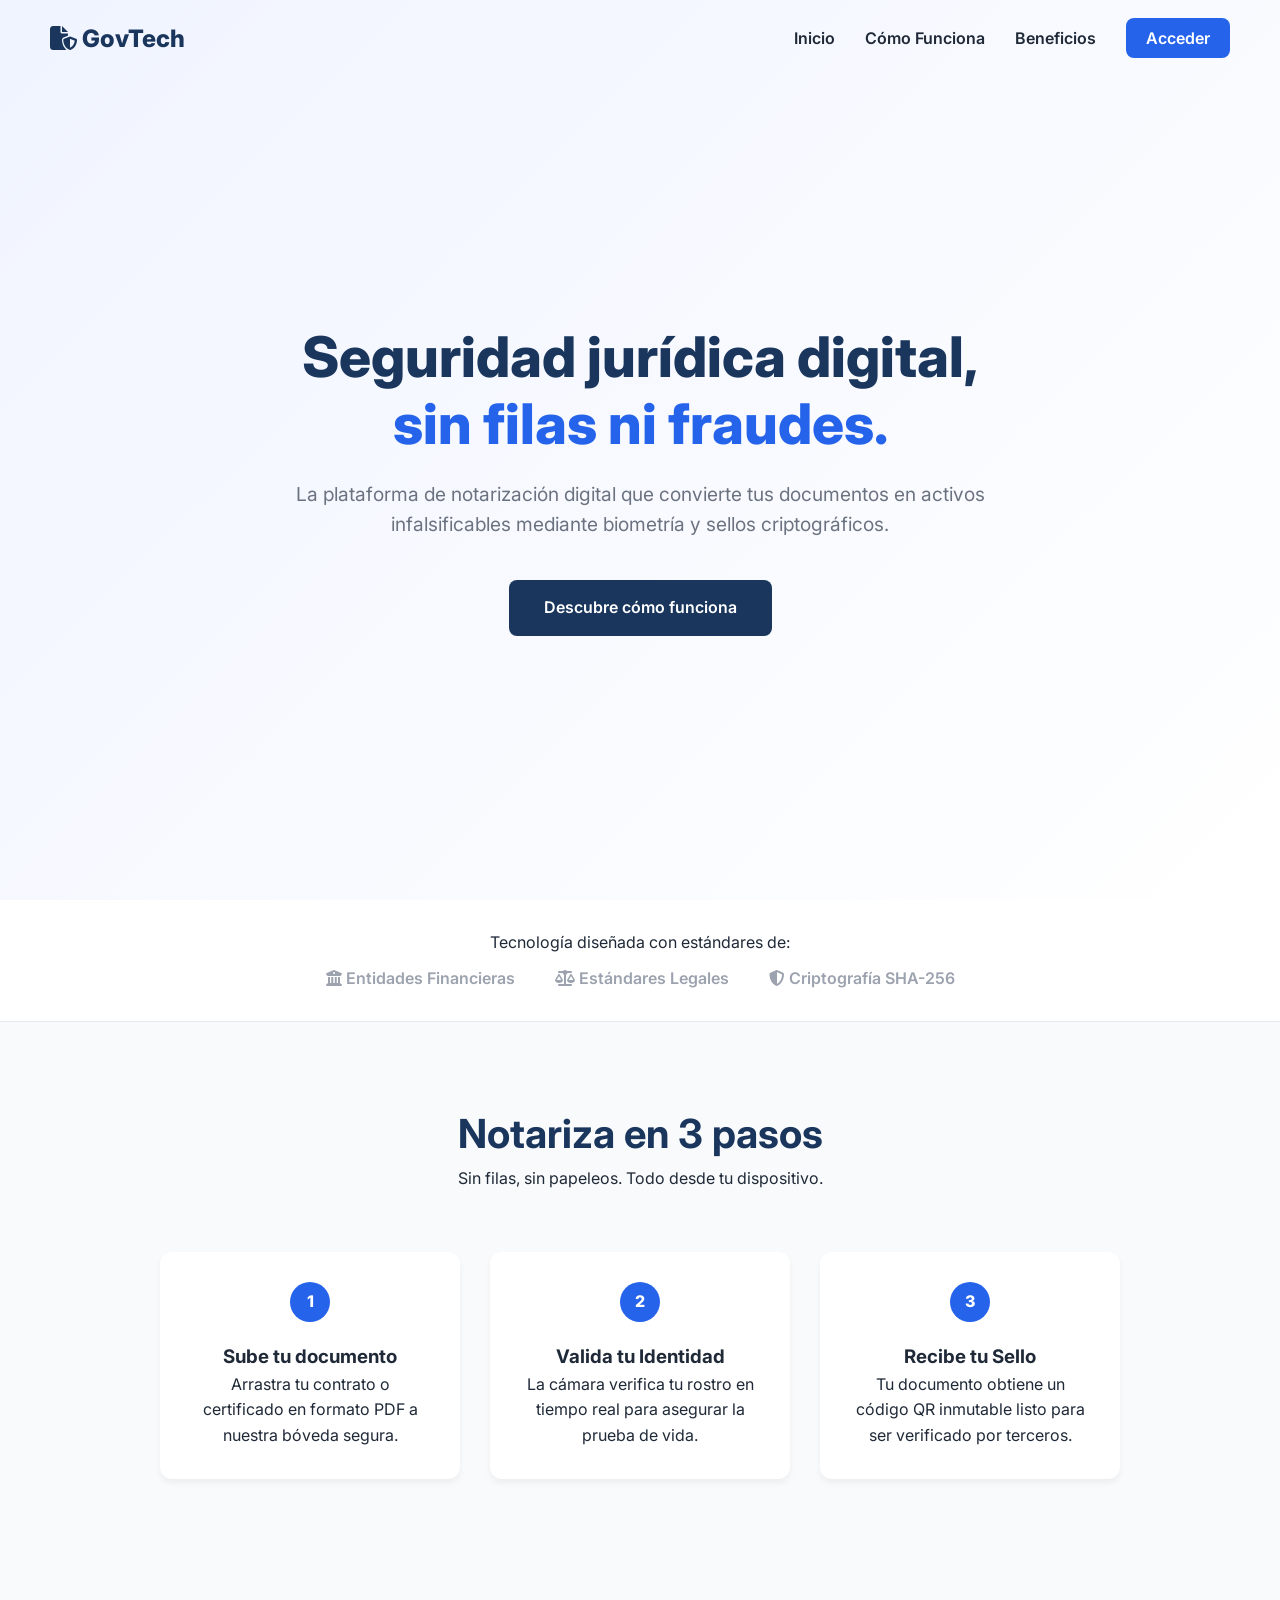
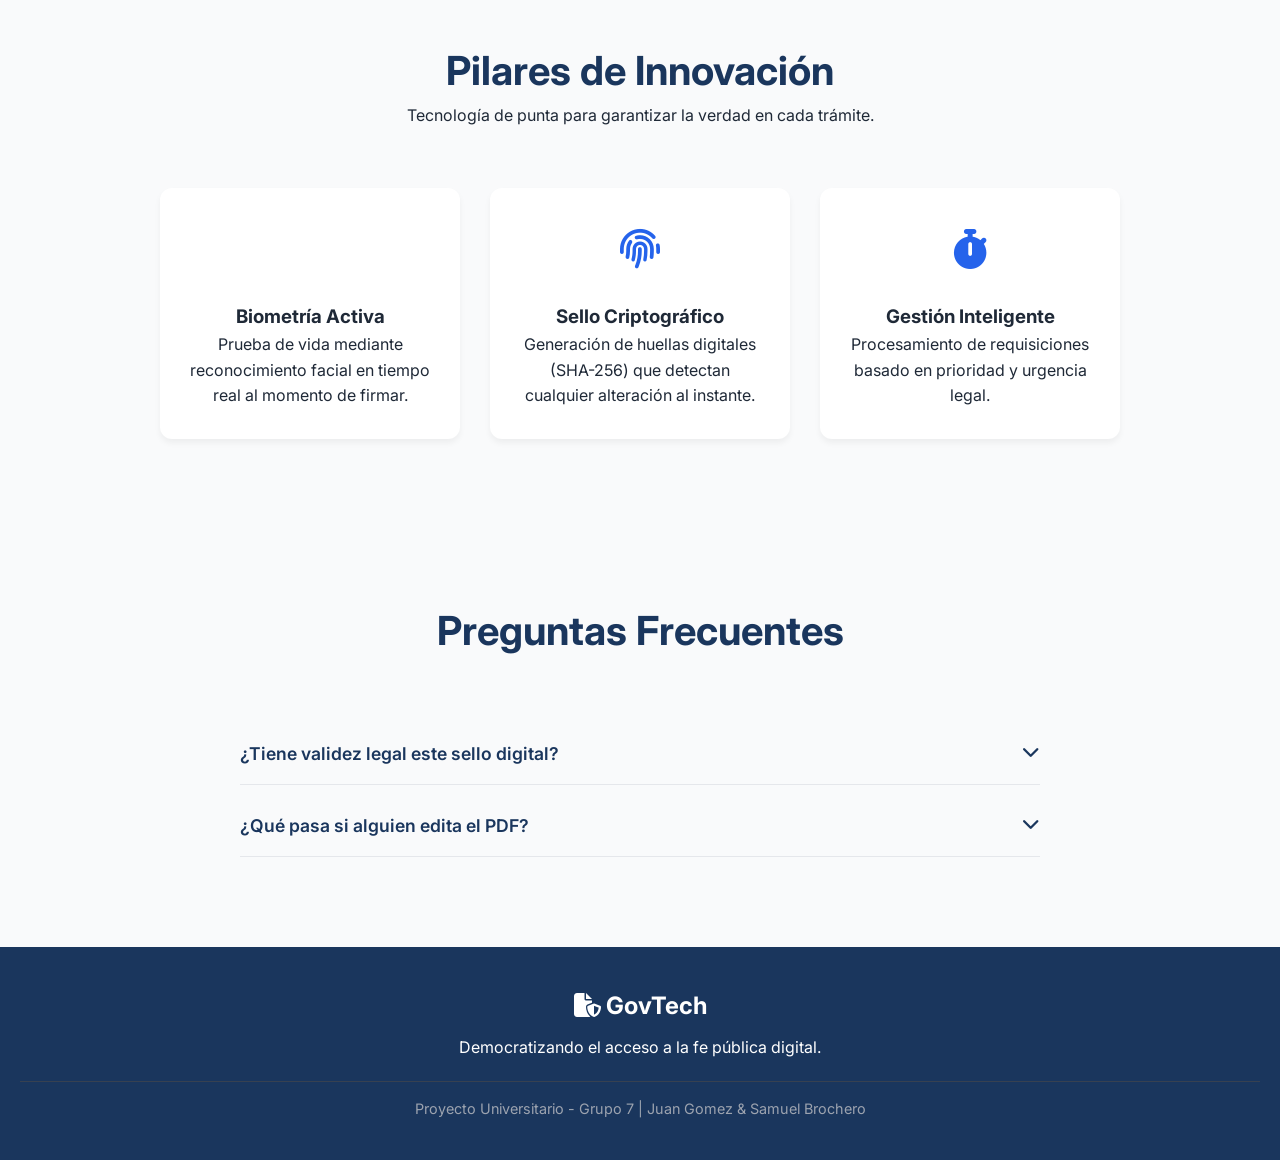
==== index.html @ c023042d "Subida inicial del proyecto GovTech" ====
<!DOCTYPE html>
<html lang="es">
<head>
    <meta charset="UTF-8">
    <meta name="viewport" content="width=device-width, initial-scale=1.0">
    <title>GovTech - Ecosistema de Integridad Documental</title>
    <link rel="preconnect" href="https://fonts.googleapis.com">
    <link rel="preconnect" href="https://fonts.gstatic.com" crossorigin>
    <link href="https://fonts.googleapis.com/css2?family=Inter:wght@400;600;800&display=swap" rel="stylesheet">
    <link rel="stylesheet" href="https://cdnjs.cloudflare.com/ajax/libs/font-awesome/6.4.0/css/all.min.css">
    <link rel="stylesheet" href="styles.css">
</head>
<body>

    <nav id="navbar">
        <div class="logo">
            <i class="fa-solid fa-file-shield"></i> GovTech
        </div>
        <ul class="nav-links">
            <li><a href="#inicio">Inicio</a></li>
            <li><a href="#como-funciona">Cómo Funciona</a></li>
            <li><a href="#beneficios">Beneficios</a></li>
            <li><a href="#" class="btn-nav" id="btnAcceder">Acceder</a></li>
        </ul>
    </nav>

    <header id="inicio" class="hero">
        <ul class="bg-shapes">
            <li></li><li></li><li></li><li></li><li></li>
            <li></li><li></li><li></li><li></li><li></li>
        </ul>

        <div class="hero-content">
            <h1>Seguridad jurídica digital, <br><span class="highlight">sin filas ni fraudes.</span></h1>
            <p>La plataforma de notarización digital que convierte tus documentos en activos infalsificables mediante biometría y sellos criptográficos.</p>
            <a href="#" class="cta-primary" id="btnSimulador">Descubre cómo funciona</a>
        </div>
    </header>

    <div class="trust-banner">
        <p>Tecnología diseñada con estándares de:</p>
        <div class="trust-logos">
            <span><i class="fa-solid fa-building-columns"></i> Entidades Financieras</span>
            <span><i class="fa-solid fa-scale-balanced"></i> Estándares Legales</span>
            <span><i class="fa-solid fa-shield-halved"></i> Criptografía SHA-256</span>
        </div>
    </div>

    <section id="como-funciona" class="steps-section">
        <div class="section-title">
            <h2>Notariza en 3 pasos</h2>
            <p>Sin filas, sin papeleos. Todo desde tu dispositivo.</p>
        </div>
        <div class="steps-container">
            <div class="step">
                <div class="step-number">1</div>
                <h3>Sube tu documento</h3>
                <p>Arrastra tu contrato o certificado en formato PDF a nuestra bóveda segura.</p>
            </div>
            <div class="step">
                <div class="step-number">2</div>
                <h3>Valida tu Identidad</h3>
                <p>La cámara verifica tu rostro en tiempo real para asegurar la prueba de vida.</p>
            </div>
            <div class="step">
                <div class="step-number">3</div>
                <h3>Recibe tu Sello</h3>
                <p>Tu documento obtiene un código QR inmutable listo para ser verificado por terceros.</p>
            </div>
        </div>
    </section>

    <section id="beneficios" class="features-section">
        <div class="section-title">
            <h2>Pilares de Innovación</h2>
            <p>Tecnología de punta para garantizar la verdad en cada trámite.</p>
        </div>
        <div class="features-grid">
            <div class="feature-card">
                <div class="icon-wrapper"><i class="fa-solid fa-face-viewfinder"></i></div>
                <h3>Biometría Activa</h3>
                <p>Prueba de vida mediante reconocimiento facial en tiempo real al momento de firmar.</p>
            </div>
            <div class="feature-card">
                <div class="icon-wrapper"><i class="fa-solid fa-fingerprint"></i></div>
                <h3>Sello Criptográfico</h3>
                <p>Generación de huellas digitales (SHA-256) que detectan cualquier alteración al instante.</p>
            </div>
            <div class="feature-card">
                <div class="icon-wrapper"><i class="fa-solid fa-stopwatch"></i></div>
                <h3>Gestión Inteligente</h3>
                <p>Procesamiento de requisiciones basado en prioridad y urgencia legal.</p>
            </div>
        </div>
    </section>

    <section class="faq-section">
        <div class="section-title">
            <h2>Preguntas Frecuentes</h2>
        </div>
        <div class="faq-container">
            <div class="faq-item">
                <button class="faq-question">¿Tiene validez legal este sello digital? <i class="fa-solid fa-chevron-down"></i></button>
                <div class="faq-answer"><p>Sí. Nuestro sistema garantiza la integridad del documento, alineándose con normativas de firmas electrónicas avanzadas.</p></div>
            </div>
            <div class="faq-item">
                <button class="faq-question">¿Qué pasa si alguien edita el PDF? <i class="fa-solid fa-chevron-down"></i></button>
                <div class="faq-answer"><p>Si se altera aunque sea un espacio, el Hash (ADN del archivo) cambiará y el escáner marcará el documento como "Alterado".</p></div>
            </div>
        </div>
    </section>

    <footer>
        <div class="footer-content">
            <div class="footer-logo"><i class="fa-solid fa-file-shield"></i> GovTech</div>
            <p>Democratizando el acceso a la fe pública digital.</p>
            <p class="credits">Proyecto Universitario - Grupo 7 | Juan Gomez & Samuel Brochero</p>
        </div>
    </footer>

    <div id="authModal" class="modal-overlay">
        <div class="modal-content">
            <button class="close-btn" id="closeAuth"><i class="fa-solid fa-xmark"></i></button>
            <div class="modal-header">
                <h2>Acceso Seguro</h2>
                <p>Ingresa a tu bóveda criptográfica</p>
            </div>
            <form id="loginForm">
                <div class="input-group">
                    <label>Correo Electrónico</label>
                    <input type="email" placeholder="ciudadano@correo.com" required>
                </div>
                <div class="input-group">
                    <label>Contraseña</label>
                    <input type="password" placeholder="••••••••" required>
                </div>
                <button type="submit" class="btn-submit">
                    Iniciar Sesión <i class="fa-solid fa-face-viewfinder"></i>
                </button>
            </form>
        </div>
    </div>

    <div id="uploadModal" class="modal-overlay">
        <div class="modal-content modal-large">
            <button class="close-btn" id="closeUpload"><i class="fa-solid fa-xmark"></i></button>
            
            <div id="uploadStep1" class="step-view active">
                <div class="modal-header">
                    <h2>Subir Documento</h2>
                    <p>Paso 1: Carga el archivo PDF que deseas notarizar</p>
                </div>
                <div class="drop-zone" id="dropZone">
                    <i class="fa-solid fa-cloud-arrow-up"></i>
                    <p>Arrastra tu PDF aquí o <span>haz clic para buscar</span></p>
                    <input type="file" id="fileInput" hidden accept=".pdf">
                </div>
                <div id="fileInfo" class="file-info" style="display: none;">
                    <i class="fa-solid fa-file-pdf"></i>
                    <span id="fileName">archivo.pdf</span>
                    <button id="btnNextToBio" class="btn-submit">Siguiente Paso <i class="fa-solid fa-arrow-right"></i></button>
                </div>
            </div>

            <div id="uploadStep2" class="step-view">
                <div class="modal-header">
                    <h2>Verificación Biométrica</h2>
                    <p>Paso 2: Prueba de vida y reconocimiento facial</p>
                </div>
                <div class="camera-sim">
                    <div class="face-overlay"></div>
                    <i class="fa-solid fa-user-shield"></i>
                    <p id="bioStatus">Iniciando cámara...</p>
                </div>
                <div class="progress-bar-container">
                    <div class="progress-fill" id="bioProgress"></div>
                </div>
            </div>

            <div id="uploadStep3" class="step-view">
                <div class="modal-header">
                    <i class="fa-solid fa-circle-check success-icon"></i>
                    <h2>¡Documento Notarizado!</h2>
                    <p>Tu certificado ha sido registrado en la red GovTech</p>
                </div>
                <div class="certificate-preview">
                    <div class="cert-header">
                        <span style="font-weight: bold;">ID: GT-88293-X</span>
                        <span style="float: right; color: gray;">Aprobado</span>
                    </div>
                    <p style="margin-top: 10px;"><strong>Archivo:</strong> <span id="certFile">documento.pdf</span></p>
                    <div class="qr-placeholder">
                        <i class="fa-solid fa-qrcode"></i>
                        <p style="font-size: 12px; margin-top: 5px;">ESCANEAR PARA VERIFICAR</p>
                    </div>
                </div>
                <button class="btn-submit" onclick="location.reload()">Finalizar</button>
            </div>
        </div>
    </div>

    <script src="script.js"></script>
</body>
</html>
---- styles.css ----
:root {
    --primary-color: #1A365D;
    --accent-color: #2563EB;
    --text-main: #1F2937;
    --text-muted: #6B7280;
    --bg-light: #F9FAFB;
    --white: #FFFFFF;
    --transition: all 0.3s ease;
}

* { margin: 0; padding: 0; box-sizing: border-box; font-family: 'Inter', sans-serif; scroll-behavior: smooth; }

body { background-color: var(--bg-light); color: var(--text-main); line-height: 1.6; }

/* Navbar */
nav { position: fixed; top: 0; width: 100%; padding: 20px 50px; display: flex; justify-content: space-between; align-items: center; transition: var(--transition); z-index: 1000; }
nav.scrolled { background: rgba(255, 255, 255, 0.95); backdrop-filter: blur(10px); box-shadow: 0 4px 6px -1px rgba(0,0,0,0.1); padding: 15px 50px; }
.logo { font-size: 24px; font-weight: 800; color: var(--primary-color); }
.nav-links { list-style: none; display: flex; gap: 30px; align-items: center; }
.nav-links a { text-decoration: none; color: var(--text-main); font-weight: 600; transition: var(--transition); }
.nav-links a:hover { color: var(--accent-color); }
.btn-nav { background: var(--accent-color); color: var(--white) !important; padding: 10px 20px; border-radius: 8px; }

/* Hero */
.hero { position: relative; height: 100vh; display: flex; align-items: center; justify-content: center; text-align: center; background: linear-gradient(135deg, #f0f4ff 0%, #ffffff 100%); padding: 0 20px; overflow: hidden; }
.hero-content { position: relative; z-index: 2; max-width: 800px; margin-top: 60px; }
.hero h1 { font-size: 3.5rem; font-weight: 800; color: var(--primary-color); line-height: 1.2; margin-bottom: 20px; }
.highlight { color: var(--accent-color); }
.hero p { font-size: 1.2rem; color: var(--text-muted); margin-bottom: 40px; }
.cta-primary { background: var(--primary-color); color: var(--white); padding: 15px 35px; border-radius: 8px; text-decoration: none; font-weight: 600; display: inline-block; transition: var(--transition); }
.cta-primary:hover { background: var(--accent-color); transform: translateY(-3px); }

/* Animación Figuras */
.bg-shapes { position: absolute; top: 0; left: 0; width: 100%; height: 100%; overflow: hidden; z-index: 1; }
.bg-shapes li { position: absolute; list-style: none; background: rgba(37, 99, 235, 0.08); animation: animateShapes 25s linear infinite; bottom: -150px; }
.bg-shapes li:nth-child(1) { left: 25%; width: 80px; height: 80px; }
.bg-shapes li:nth-child(2) { left: 10%; width: 20px; height: 20px; animation-duration: 12s; }
.bg-shapes li:nth-child(3) { left: 70%; width: 20px; height: 20px; animation-delay: 4s; }
.bg-shapes li:nth-child(4) { left: 40%; width: 60px; height: 60px; animation-duration: 18s; }
.bg-shapes li:nth-child(5) { left: 65%; width: 20px; height: 20px; }
.bg-shapes li:nth-child(6) { left: 75%; width: 110px; height: 110px; animation-delay: 3s; }
@keyframes animateShapes { 0% { transform: translateY(0) rotate(0deg); opacity: 1; border-radius: 0; } 100% { transform: translateY(-1000px) rotate(720deg); opacity: 0; border-radius: 50%; } }

/* Trust Banner & Secciones */
.trust-banner { background: var(--white); padding: 30px; text-align: center; border-bottom: 1px solid #E5E7EB; }
.trust-logos { display: flex; justify-content: center; gap: 40px; color: #9CA3AF; font-weight: 600; margin-top: 10px;}
.section-title { text-align: center; margin-bottom: 60px; }
.section-title h2 { font-size: 2.5rem; color: var(--primary-color); }
.steps-section, .features-section, .faq-section { padding: 80px 20px; }
.steps-container, .features-grid { display: flex; justify-content: center; gap: 30px; max-width: 1000px; margin: 0 auto; flex-wrap: wrap; }
.step, .feature-card { background: var(--white); padding: 30px; border-radius: 12px; width: 300px; text-align: center; box-shadow: 0 4px 6px rgba(0,0,0,0.05); }
.step-number { background: var(--accent-color); color: var(--white); width: 40px; height: 40px; border-radius: 50%; display: flex; align-items: center; justify-content: center; font-weight: 800; margin: 0 auto 20px; }
.icon-wrapper { font-size: 40px; color: var(--accent-color); margin-bottom: 20px; }

/* FAQ */
.faq-container { max-width: 800px; margin: 0 auto; }
.faq-item { border-bottom: 1px solid #E5E7EB; margin-bottom: 10px; }
.faq-question { width: 100%; background: none; border: none; text-align: left; padding: 20px 0; font-size: 1.1rem; font-weight: 600; color: var(--primary-color); cursor: pointer; display: flex; justify-content: space-between; }
.faq-answer { max-height: 0; overflow: hidden; transition: max-height 0.3s ease; }
.faq-answer p { padding-bottom: 20px; color: var(--text-muted); }

/* Footer */
footer { background: var(--primary-color); color: var(--white); text-align: center; padding: 40px 20px; }
.footer-logo { font-size: 24px; font-weight: bold; margin-bottom: 10px; }
.credits { margin-top: 20px; font-size: 0.9rem; color: #9CA3AF; border-top: 1px solid #374151; padding-top: 15px; }

/* =========================================
   MODALES (Login & Simulador)
   ========================================= */
.modal-overlay { position: fixed; top: 0; left: 0; width: 100%; height: 100%; background: rgba(15,23,42,0.7); backdrop-filter: blur(8px); display: flex; justify-content: center; align-items: center; z-index: 2000; opacity: 0; visibility: hidden; transition: var(--transition); }
.modal-overlay.active { opacity: 1; visibility: visible; }
.modal-content { background: var(--white); padding: 40px; border-radius: 16px; width: 100%; max-width: 400px; position: relative; transform: translateY(20px); transition: all 0.4s; }
.modal-overlay.active .modal-content { transform: translateY(0); }
.modal-large { max-width: 500px; }
.close-btn { position: absolute; top: 20px; right: 20px; background: none; border: none; font-size: 24px; cursor: pointer; color: var(--text-muted); }
.modal-header { text-align: center; margin-bottom: 25px; }

/* Formularios */
.input-group { margin-bottom: 20px; text-align: left; }
.input-group label { display: block; font-weight: 600; margin-bottom: 8px; font-size: 0.9rem; }
.input-group input { width: 100%; padding: 12px; border: 1px solid #E5E7EB; border-radius: 8px; outline: none; }
.btn-submit { width: 100%; background: var(--primary-color); color: var(--white); border: none; padding: 15px; border-radius: 8px; font-weight: 600; cursor: pointer; transition: 0.3s; }
.btn-submit:hover { background: var(--accent-color); }

/* Simulador UI */
.step-view { display: none; }
.step-view.active { display: block; animation: fadeIn 0.4s; }
@keyframes fadeIn { from { opacity: 0; } to { opacity: 1; } }
.drop-zone { border: 2px dashed #D1D5DB; padding: 40px; text-align: center; border-radius: 12px; cursor: pointer; background: #F3F4F6; }
.drop-zone i { font-size: 50px; color: var(--accent-color); margin-bottom: 10px; }
.file-info { background: #E5E7EB; padding: 15px; border-radius: 8px; display: flex; flex-direction: column; align-items: center; gap: 15px; }
.camera-sim { background: #1F2937; height: 250px; border-radius: 12px; position: relative; display: flex; flex-direction: column; justify-content: center; align-items: center; color: white; margin-bottom: 20px; }
.face-overlay { position: absolute; width: 150px; height: 180px; border: 2px solid var(--accent-color); border-radius: 50%; }
.progress-bar-container { width: 100%; height: 8px; background: #E5E7EB; border-radius: 10px; overflow: hidden; }
.progress-fill { height: 100%; background: var(--accent-color); width: 0%; transition: width 0.3s; }
.success-icon { font-size: 50px; color: #10B981; margin-bottom: 10px; }
.certificate-preview { border: 1px solid #E5E7EB; padding: 20px; border-radius: 8px; margin-bottom: 20px; background: #f9fafb; text-align: left; }
.qr-placeholder { text-align: center; padding: 15px; margin-top: 15px; background: white; border: 1px dashed #ccc; }
.qr-placeholder i { font-size: 60px; }
/* =========================================
   DISEÑO RESPONSIVE (MÓVILES Y TABLETS) - LANDING PAGE
   ========================================= */
@media (max-width: 768px) {
    /* Navegación */
    nav { padding: 15px 20px; }
    .nav-links li:not(:last-child) { display: none; } /* Oculta los links de texto, deja solo el botón Acceder */
    
    /* Hero Section */
    .hero h1 { font-size: 2.2rem; }
    .hero p { font-size: 1rem; }
    .cta-primary { width: 100%; text-align: center; }

    /* Modales */
    .modal-content { padding: 30px 20px; width: 90%; }
    .camera-sim { height: 200px; }
    .face-overlay { width: 120px; height: 150px; }

    /* Secciones Generales */
    .section-title h2 { font-size: 2rem; }
    .steps-section, .features-section, .faq-section { padding: 50px 20px; }
    .trust-logos { flex-direction: column; gap: 20px; }
}
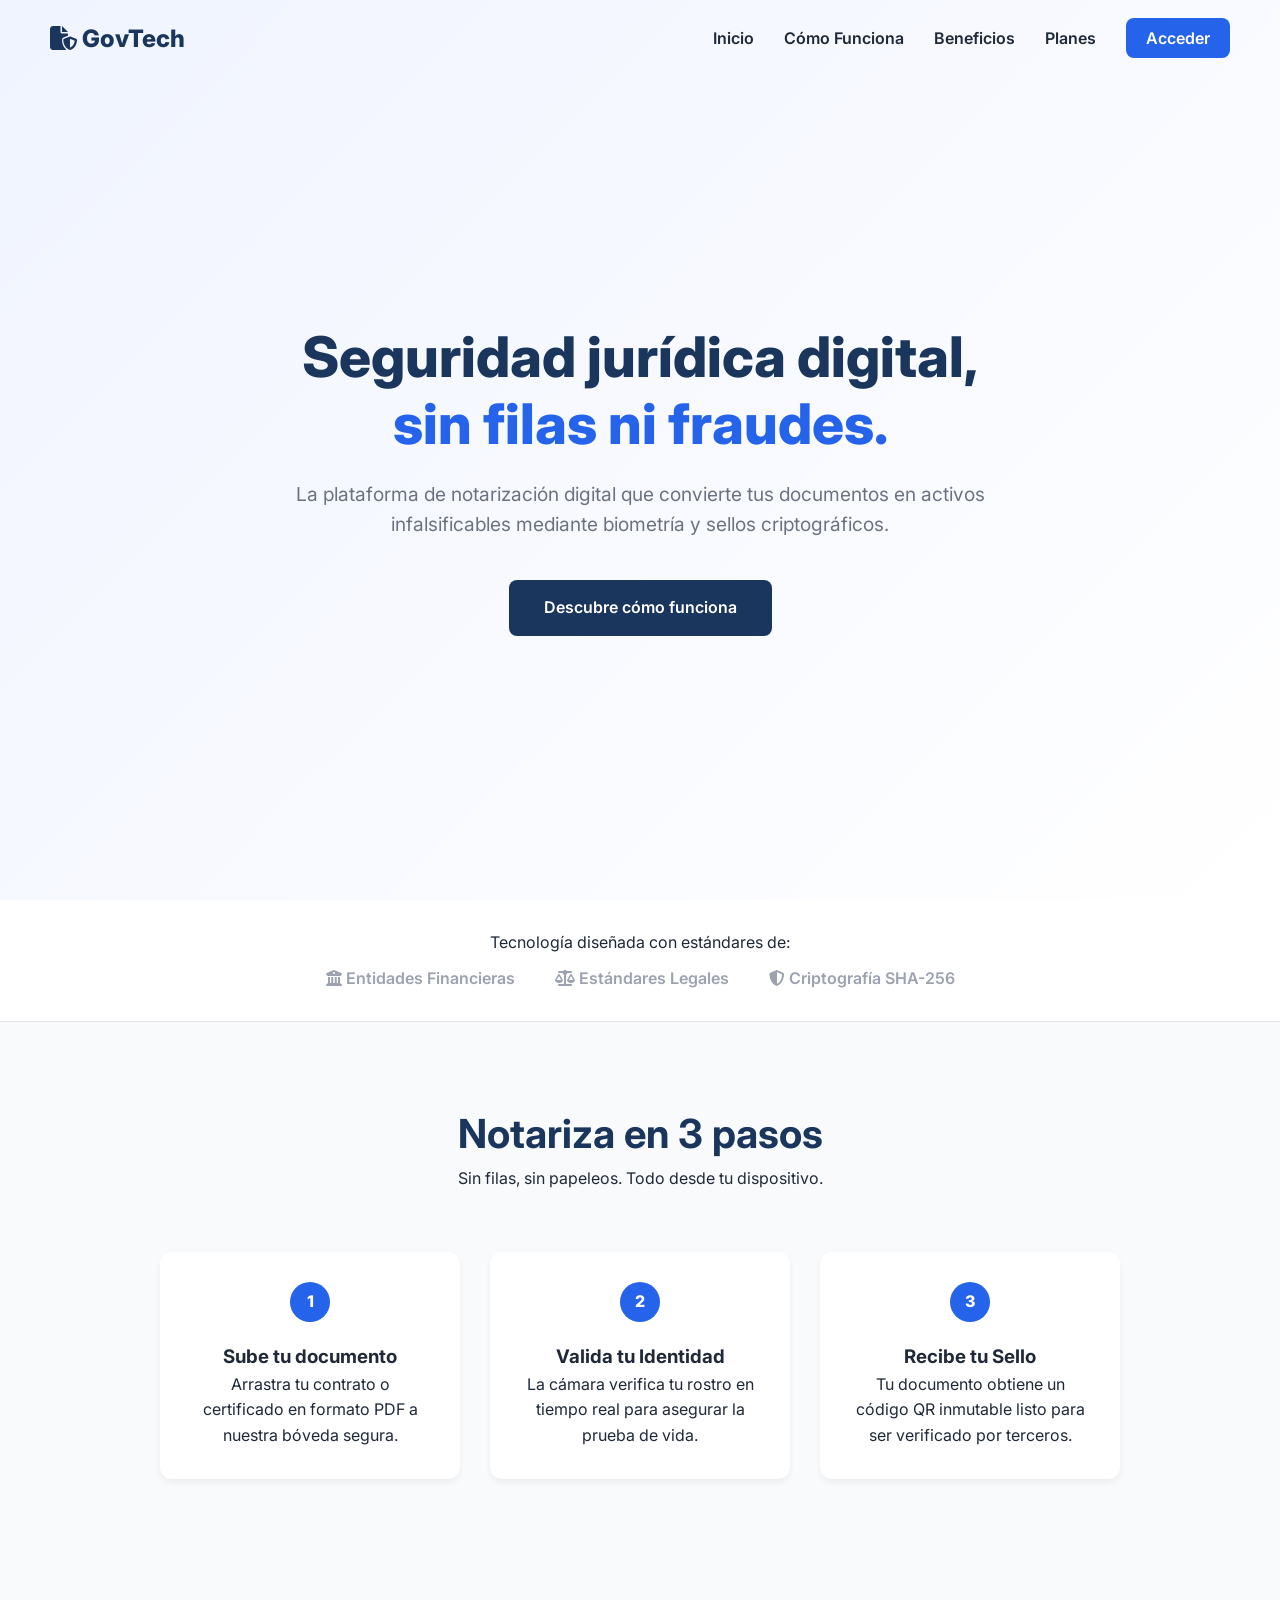
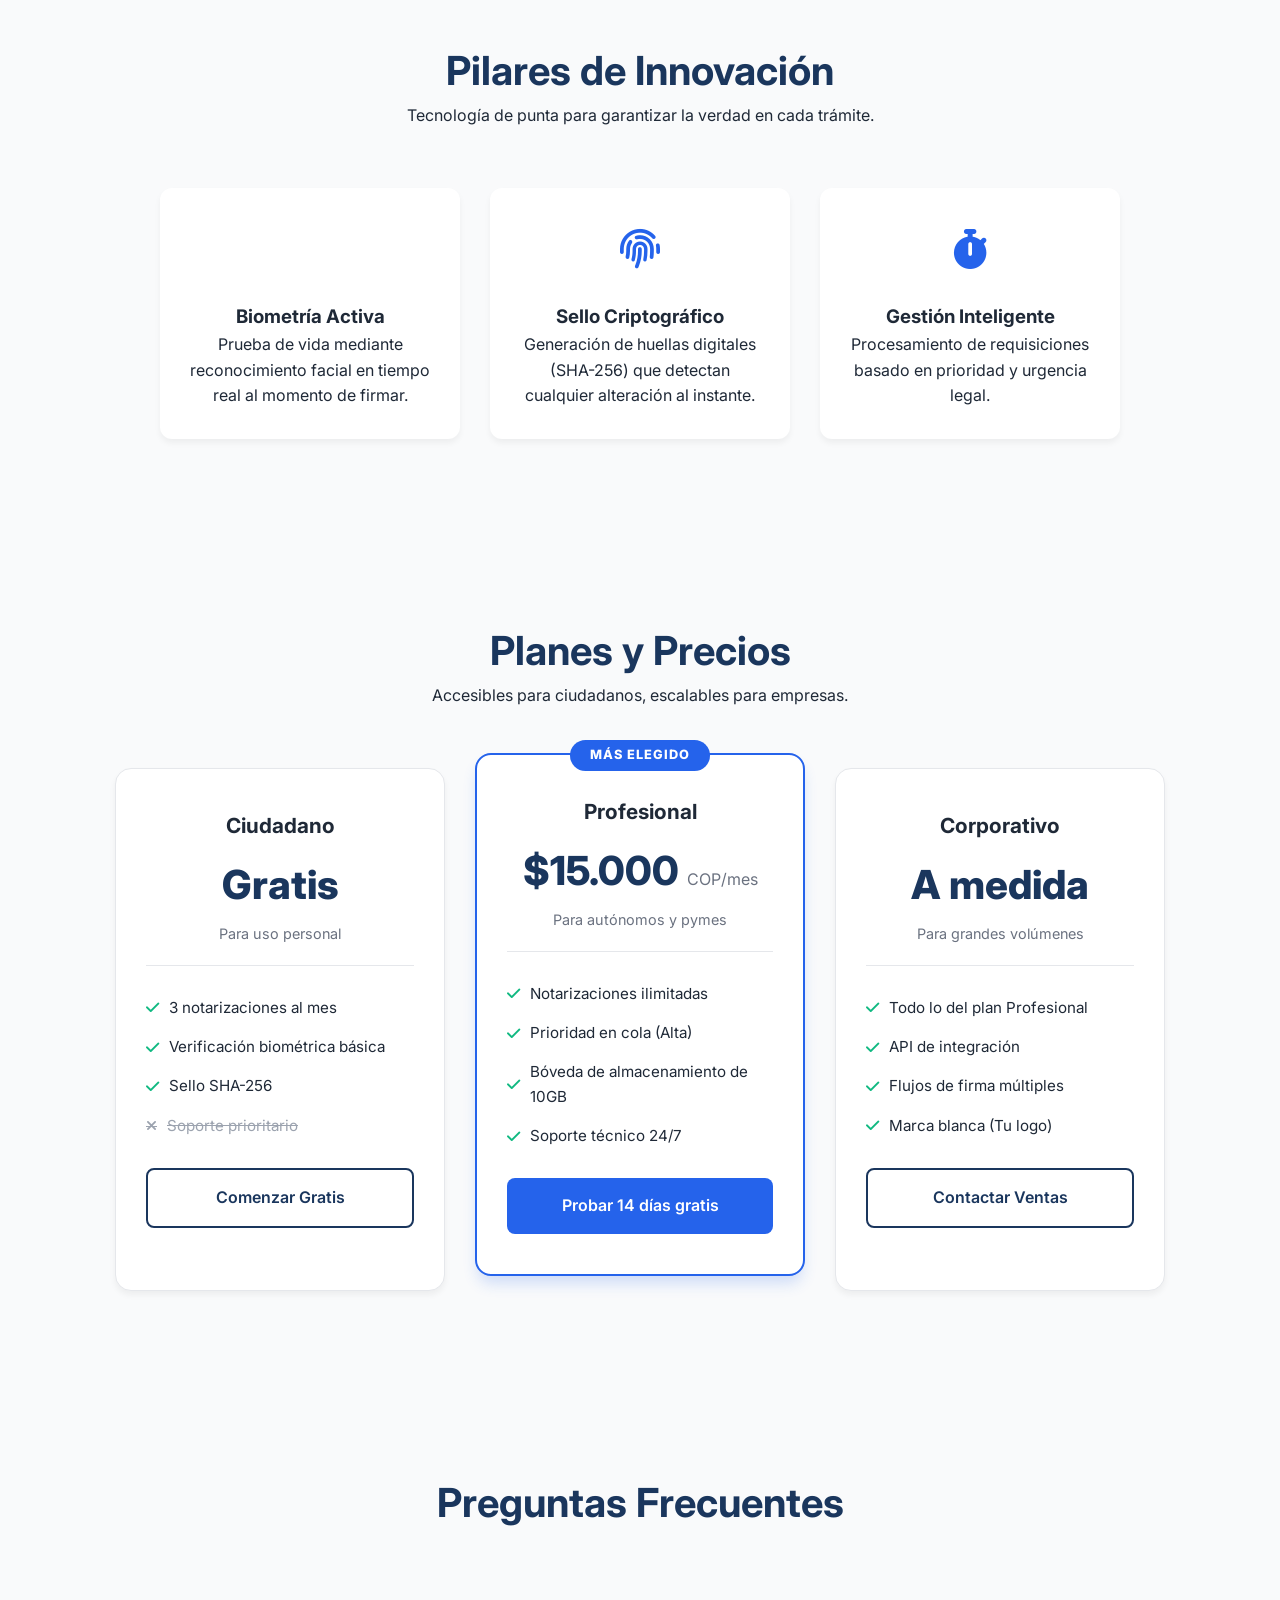
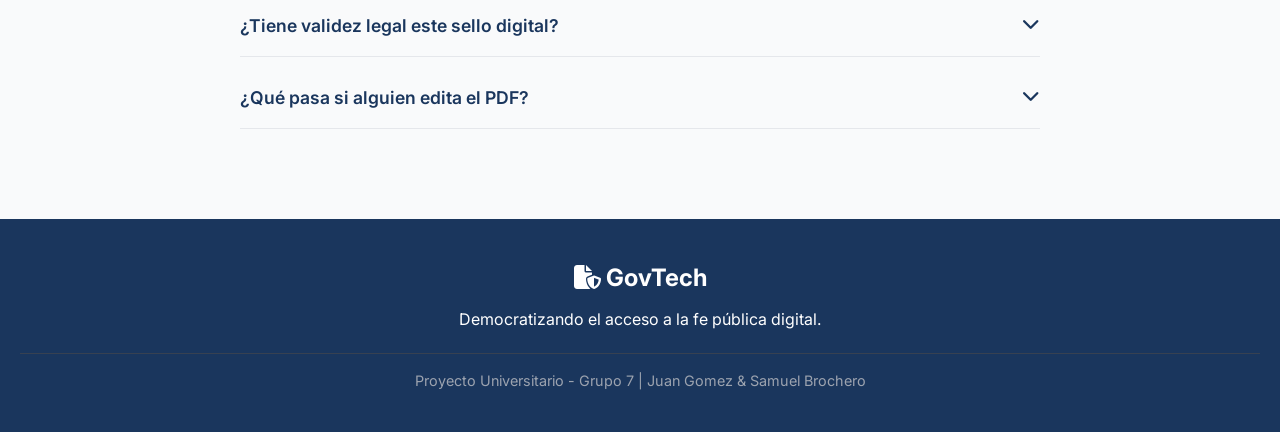
==== commit 09a6733d: "Añadido Visor de Certificados en PDF y Validador de Documentos de terceros" ====
--- a/index.html
+++ b/index.html
@@ -16,11 +16,11 @@
         <div class="logo">
             <i class="fa-solid fa-file-shield"></i> GovTech
         </div>
-        <ul class="nav-links">
+       <ul class="nav-links">
             <li><a href="#inicio">Inicio</a></li>
             <li><a href="#como-funciona">Cómo Funciona</a></li>
             <li><a href="#beneficios">Beneficios</a></li>
-            <li><a href="#" class="btn-nav" id="btnAcceder">Acceder</a></li>
+            <li><a href="#precios">Planes</a></li> <li><a href="#" class="btn-nav" id="btnAcceder">Acceder</a></li>
         </ul>
     </nav>
 
@@ -93,7 +93,60 @@
             </div>
         </div>
     </section>
-
+<section id="precios" class="pricing-section">
+        <div class="section-title">
+            <h2>Planes y Precios</h2>
+            <p>Accesibles para ciudadanos, escalables para empresas.</p>
+        </div>
+        
+        <div class="pricing-grid">
+            <div class="pricing-card">
+                <div class="card-header">
+                    <h3>Ciudadano</h3>
+                    <p class="price">Gratis</p>
+                    <p class="billing">Para uso personal</p>
+                </div>
+                <ul class="features-list">
+                    <li><i class="fa-solid fa-check"></i> 3 notarizaciones al mes</li>
+                    <li><i class="fa-solid fa-check"></i> Verificación biométrica básica</li>
+                    <li><i class="fa-solid fa-check"></i> Sello SHA-256</li>
+                    <li class="disabled"><i class="fa-solid fa-xmark"></i> Soporte prioritario</li>
+                </ul>
+                <a href="#" class="btn-pricing">Comenzar Gratis</a>
+            </div>
+
+            <div class="pricing-card popular">
+                <div class="popular-badge">Más Elegido</div>
+                <div class="card-header">
+                    <h3>Profesional</h3>
+                    <p class="price">$15.000 <span>COP/mes</span></p>
+                    <p class="billing">Para autónomos y pymes</p>
+                </div>
+                <ul class="features-list">
+                    <li><i class="fa-solid fa-check"></i> Notarizaciones ilimitadas</li>
+                    <li><i class="fa-solid fa-check"></i> Prioridad en cola (Alta)</li>
+                    <li><i class="fa-solid fa-check"></i> Bóveda de almacenamiento de 10GB</li>
+                    <li><i class="fa-solid fa-check"></i> Soporte técnico 24/7</li>
+                </ul>
+                <a href="#" class="btn-pricing active">Probar 14 días gratis</a>
+            </div>
+
+            <div class="pricing-card">
+                <div class="card-header">
+                    <h3>Corporativo</h3>
+                    <p class="price">A medida</p>
+                    <p class="billing">Para grandes volúmenes</p>
+                </div>
+                <ul class="features-list">
+                    <li><i class="fa-solid fa-check"></i> Todo lo del plan Profesional</li>
+                    <li><i class="fa-solid fa-check"></i> API de integración</li>
+                    <li><i class="fa-solid fa-check"></i> Flujos de firma múltiples</li>
+                    <li><i class="fa-solid fa-check"></i> Marca blanca (Tu logo)</li>
+                </ul>
+                <a href="#" class="btn-pricing">Contactar Ventas</a>
+            </div>
+        </div>
+    </section>
     <section class="faq-section">
         <div class="section-title">
             <h2>Preguntas Frecuentes</h2>
--- a/styles.css
+++ b/styles.css
@@ -98,6 +98,102 @@
 .qr-placeholder { text-align: center; padding: 15px; margin-top: 15px; background: white; border: 1px dashed #ccc; }
 .qr-placeholder i { font-size: 60px; }
 /* =========================================
+   ESTILOS DE PLANES Y PRECIOS
+   ========================================= */
+.pricing-section {
+    padding: 100px 20px;
+    background: var(--bg-light); /* Fondo ligeramente diferente para separar secciones */
+}
+
+.pricing-grid {
+    display: flex;
+    justify-content: center;
+    gap: 30px;
+    max-width: 1100px;
+    margin: 0 auto;
+    flex-wrap: wrap; /* Permite que se apilen en móviles */
+}
+
+.pricing-card {
+    background: var(--white);
+    border: 1px solid #E5E7EB;
+    border-radius: 16px;
+    padding: 40px 30px;
+    width: 330px;
+    text-align: center;
+    transition: var(--transition);
+    position: relative;
+    box-shadow: 0 4px 6px rgba(0,0,0,0.05);
+}
+
+.pricing-card:hover {
+    transform: translateY(-10px);
+    box-shadow: 0 20px 25px -5px rgba(0, 0, 0, 0.1);
+}
+
+/* Estilos especiales para el plan destacado */
+.pricing-card.popular {
+    border: 2px solid var(--accent-color);
+    transform: translateY(-15px); /* Lo hace resaltar hacia arriba */
+    box-shadow: 0 10px 15px -3px rgba(37, 99, 235, 0.2);
+}
+
+.pricing-card.popular:hover {
+    transform: translateY(-25px);
+}
+
+.popular-badge {
+    position: absolute;
+    top: -15px;
+    left: 50%;
+    transform: translateX(-50%);
+    background: var(--accent-color);
+    color: var(--white);
+    padding: 5px 20px;
+    border-radius: 20px;
+    font-size: 0.8rem;
+    font-weight: 800;
+    text-transform: uppercase;
+    letter-spacing: 1px;
+}
+
+.card-header {
+    margin-bottom: 30px;
+    border-bottom: 1px solid #E5E7EB;
+    padding-bottom: 20px;
+}
+
+.card-header h3 { color: var(--text-main); font-size: 1.3rem; margin-bottom: 10px; }
+
+.price { font-size: 2.5rem; font-weight: 800; color: var(--primary-color); }
+.price span { font-size: 1rem; color: var(--text-muted); font-weight: 400; }
+.billing { color: var(--text-muted); font-size: 0.9rem; margin-top: 5px; }
+
+.features-list { list-style: none; text-align: left; margin-bottom: 30px; }
+.features-list li { margin-bottom: 15px; color: var(--text-main); display: flex; align-items: center; gap: 10px; font-size: 0.95rem; }
+.features-list li i { color: #10B981; /* Verde éxito */ }
+.features-list li.disabled { color: #9CA3AF; text-decoration: line-through; }
+.features-list li.disabled i { color: #9CA3AF; }
+
+/* Botones de los planes */
+.btn-pricing {
+    display: block;
+    width: 100%;
+    padding: 15px;
+    border-radius: 8px;
+    font-weight: 600;
+    text-decoration: none;
+    transition: var(--transition);
+    background: var(--white);
+    color: var(--primary-color);
+    border: 2px solid var(--primary-color);
+}
+
+.btn-pricing:hover { background: var(--primary-color); color: var(--white); }
+
+.btn-pricing.active { background: var(--accent-color); color: var(--white); border: none; }
+.btn-pricing.active:hover { background: var(--primary-color); }
+/* =========================================
    DISEÑO RESPONSIVE (MÓVILES Y TABLETS) - LANDING PAGE
    ========================================= */
 @media (max-width: 768px) {
@@ -119,4 +215,8 @@
     .section-title h2 { font-size: 2rem; }
     .steps-section, .features-section, .faq-section { padding: 50px 20px; }
     .trust-logos { flex-direction: column; gap: 20px; }
+    
+    /* Quitar la elevación exagerada en móviles para la tarjeta popular */
+    .pricing-card.popular { transform: translateY(0); }
+    .pricing-card.popular:hover { transform: translateY(-5px); }
 }
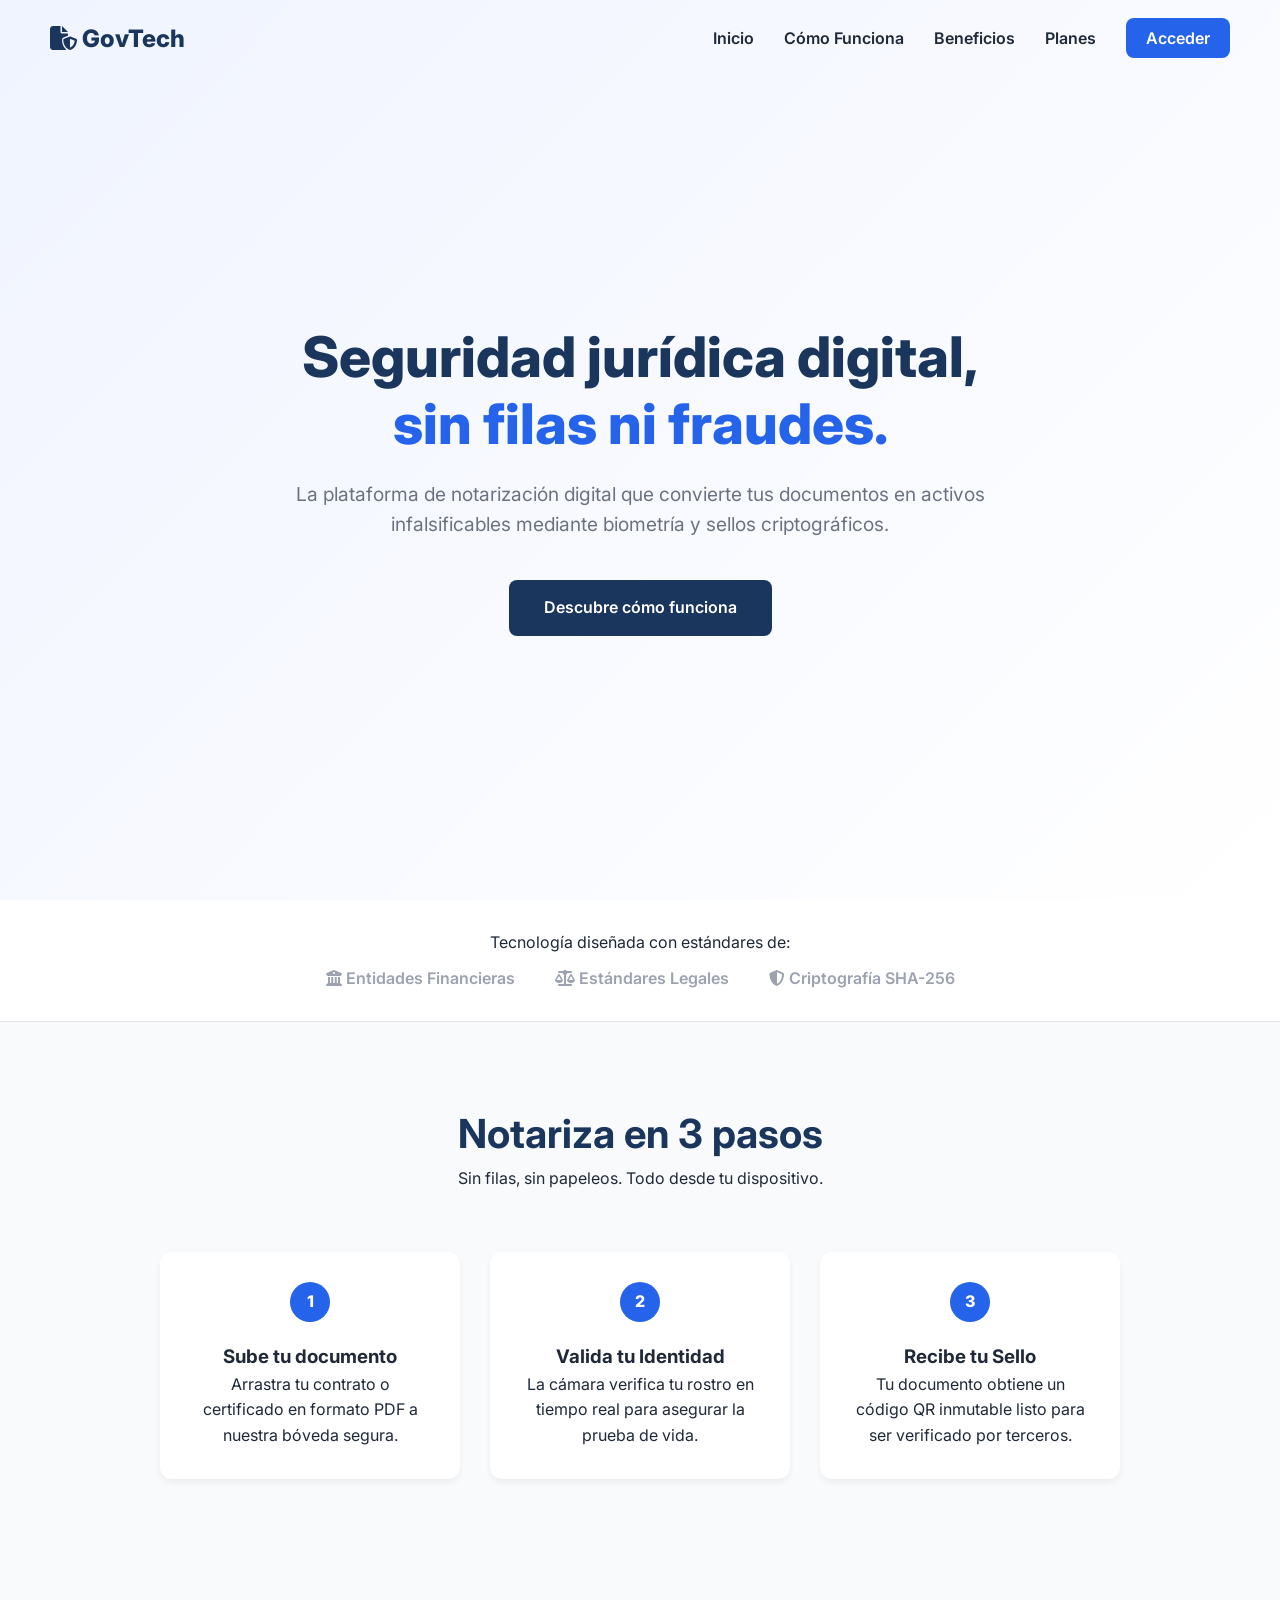
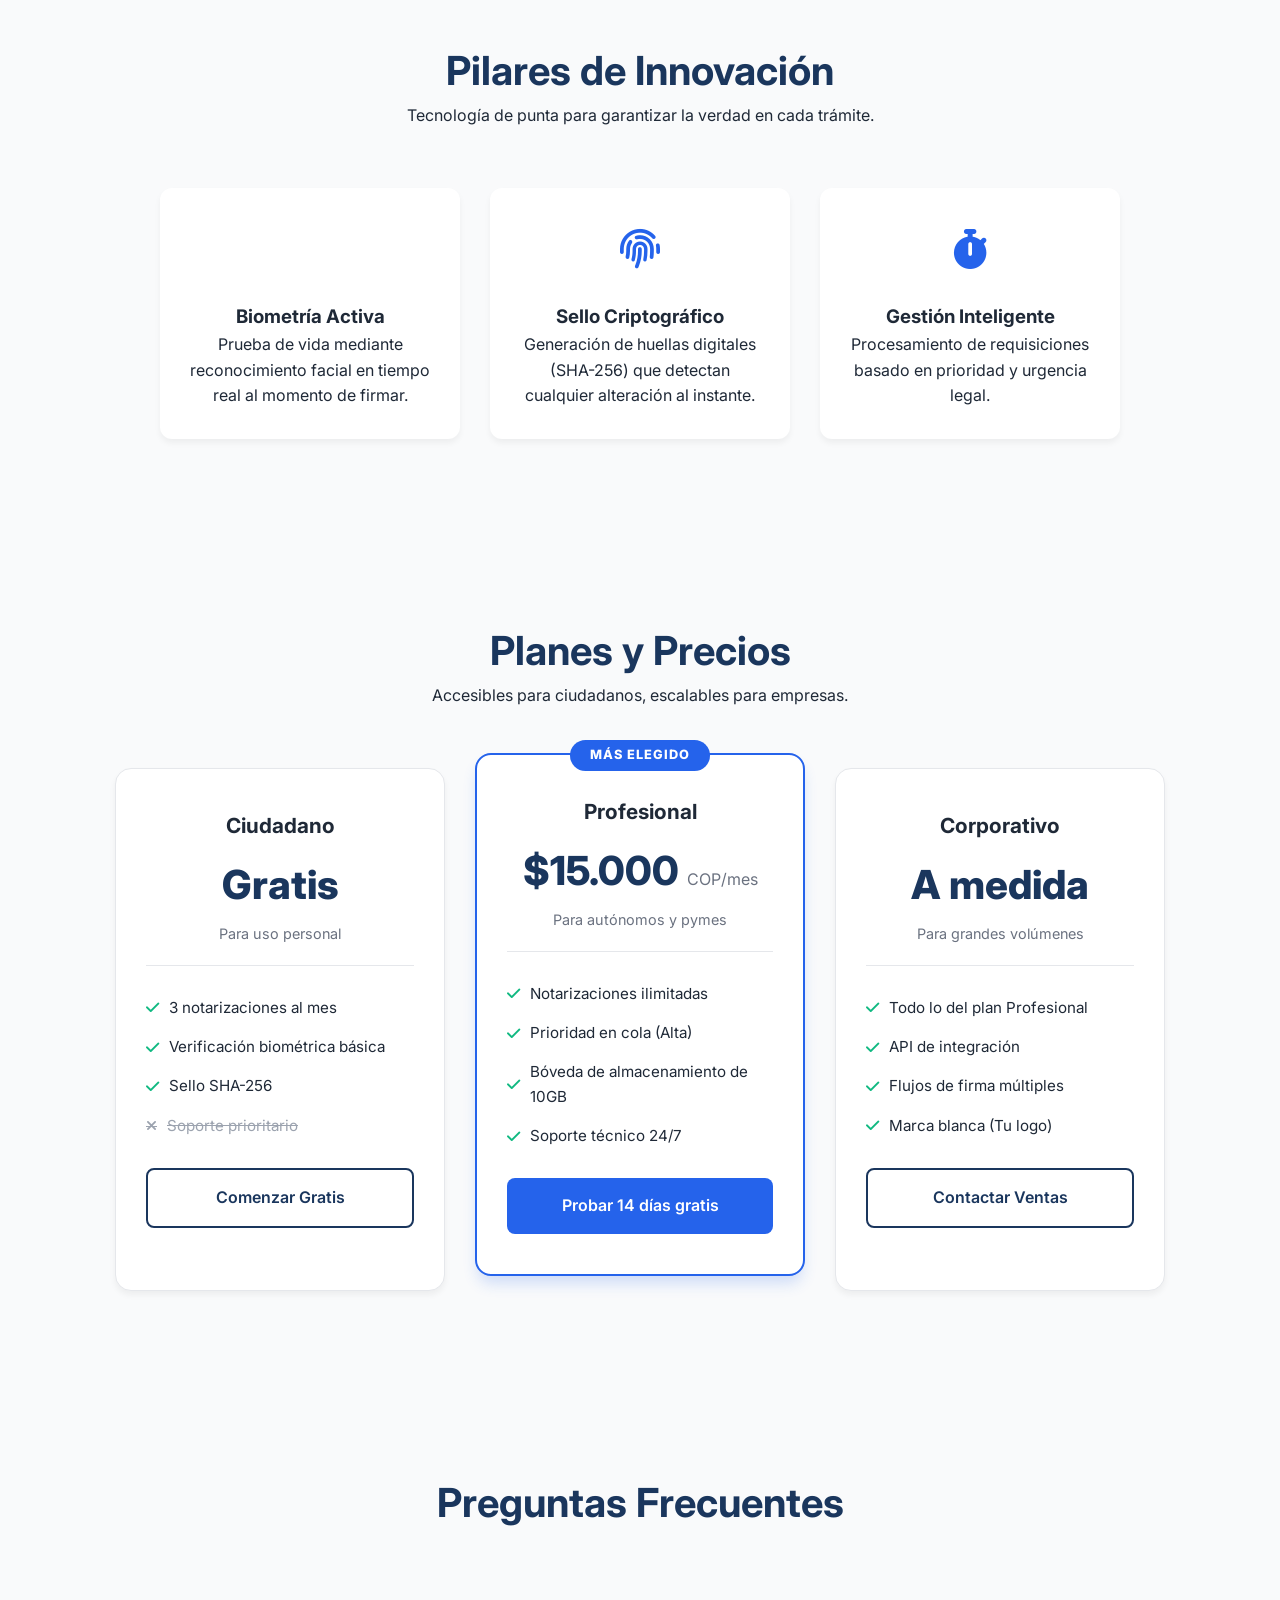
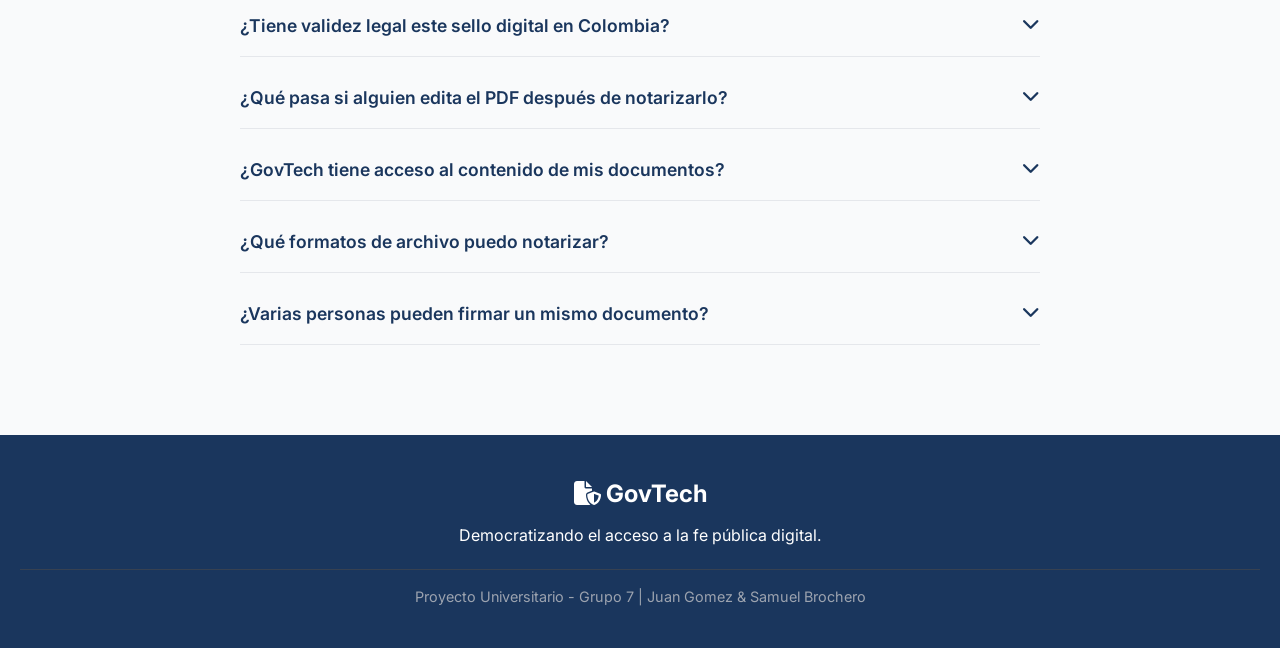
==== commit 3c90c06b: "a" ====
--- a/index.html
+++ b/index.html
@@ -153,12 +153,28 @@
         </div>
         <div class="faq-container">
             <div class="faq-item">
-                <button class="faq-question">¿Tiene validez legal este sello digital? <i class="fa-solid fa-chevron-down"></i></button>
-                <div class="faq-answer"><p>Sí. Nuestro sistema garantiza la integridad del documento, alineándose con normativas de firmas electrónicas avanzadas.</p></div>
-            </div>
-            <div class="faq-item">
-                <button class="faq-question">¿Qué pasa si alguien edita el PDF? <i class="fa-solid fa-chevron-down"></i></button>
-                <div class="faq-answer"><p>Si se altera aunque sea un espacio, el Hash (ADN del archivo) cambiará y el escáner marcará el documento como "Alterado".</p></div>
+                <button class="faq-question">¿Tiene validez legal este sello digital en Colombia? <i class="fa-solid fa-chevron-down"></i></button>
+                <div class="faq-answer"><p>Sí. Nuestro sistema se alinea con la Ley 527 de 1999 sobre comercio electrónico y firmas digitales, garantizando integridad, no repudio y autenticidad del firmante mediante la prueba de vida biométrica.</p></div>
+            </div>
+            
+            <div class="faq-item">
+                <button class="faq-question">¿Qué pasa si alguien edita el PDF después de notarizarlo? <i class="fa-solid fa-chevron-down"></i></button>
+                <div class="faq-answer"><p>Si se altera un solo píxel o letra del documento original, su huella digital (Hash SHA-256) cambiará por completo. Al intentar validarlo en GovTech, el sistema detectará la alteración y marcará el archivo como "Inválido/Falsificado".</p></div>
+            </div>
+
+            <div class="faq-item">
+                <button class="faq-question">¿GovTech tiene acceso al contenido de mis documentos? <i class="fa-solid fa-chevron-down"></i></button>
+                <div class="faq-answer"><p>No. Procesamos tus documentos localmente para extraer la huella criptográfica (Hash). Solo almacenamos el Hash y los datos de la transacción en nuestra bóveda inmutable, garantizando total privacidad sobre el contenido de tus contratos o certificados.</p></div>
+            </div>
+
+            <div class="faq-item">
+                <button class="faq-question">¿Qué formatos de archivo puedo notarizar? <i class="fa-solid fa-chevron-down"></i></button>
+                <div class="faq-answer"><p>Actualmente soportamos documentos en formato PDF (.pdf), ya que es el estándar legal internacional para la preservación de documentos fijos. Próximamente habilitaremos soporte para imágenes (.jpg, .png) de comprobantes fiscales.</p></div>
+            </div>
+
+            <div class="faq-item">
+                <button class="faq-question">¿Varias personas pueden firmar un mismo documento? <i class="fa-solid fa-chevron-down"></i></button>
+                <div class="faq-answer"><p>Sí, la funcionalidad de "Flujos de firma múltiples" está disponible en nuestros planes Profesional y Corporativo. Permite establecer un orden jerárquico donde cada involucrado debe realizar su verificación biométrica para que el documento alcance el estado de "Completado".</p></div>
             </div>
         </div>
     </section>
@@ -171,26 +187,81 @@
         </div>
     </footer>
 
-    <div id="authModal" class="modal-overlay">
+<div id="authModal" class="modal-overlay">
         <div class="modal-content">
             <button class="close-btn" id="closeAuth"><i class="fa-solid fa-xmark"></i></button>
-            <div class="modal-header">
-                <h2>Acceso Seguro</h2>
-                <p>Ingresa a tu bóveda criptográfica</p>
-            </div>
-            <form id="loginForm">
-                <div class="input-group">
-                    <label>Correo Electrónico</label>
-                    <input type="email" placeholder="ciudadano@correo.com" required>
-                </div>
-                <div class="input-group">
-                    <label>Contraseña</label>
-                    <input type="password" placeholder="••••••••" required>
-                </div>
-                <button type="submit" class="btn-submit">
-                    Iniciar Sesión <i class="fa-solid fa-face-viewfinder"></i>
-                </button>
-            </form>
+            
+            <div id="loginView" class="auth-view active">
+                <div class="modal-header">
+                    <h2>Acceso Seguro</h2>
+                    <p>Ingresa a tu bóveda criptográfica</p>
+                </div>
+                <form id="loginForm">
+                    <div class="input-group">
+                        <label>Correo Electrónico</label>
+                        <input type="email" id="loginEmail" placeholder="ciudadano@correo.com" required>
+                    </div>
+                    <div class="input-group">
+                        <label>Contraseña</label>
+                        <input type="password" id="loginPassword" placeholder="••••••••" required>
+                        <p id="loginError" class="error-text" style="display: none;"></p>
+                    </div>
+                    <button type="submit" class="btn-submit">
+                        Iniciar Sesión <i class="fa-solid fa-right-to-bracket"></i>
+                    </button>
+                </form>
+                <div class="modal-footer">
+                    <p>¿No tienes cuenta? <a href="#" id="btnShowRegister">Crear bóveda digital</a></p>
+                </div>
+            </div>
+
+            <div id="registerView" class="auth-view">
+                <div class="modal-header">
+                    <h2>Crear Bóveda</h2>
+                    <p>Registro con validación de identidad oficial</p>
+                </div>
+                <form id="registerForm">
+                    <div class="input-group">
+                        <label>Correo Electrónico</label>
+                        <input type="email" id="regEmail" placeholder="tu@correo.com" required>
+                    </div>
+                    
+                    <div class="input-group">
+                        <label>Contraseña Segura</label>
+                        <input type="password" id="regPassword" placeholder="Mínimo 8 caracteres" required>
+                        <small class="helper-text">Debe contener letras, números y mínimo 8 caracteres. (Opcional: . , ! @ #)</small>
+                        <p id="passwordError" class="error-text"></p>
+                    </div>
+
+                    <div class="input-group">
+                        <label>Tipo de Documento</label>
+                        <select id="docType" required class="custom-select">
+                            <option value="">Selecciona un documento...</option>
+                            <option value="CC">Cédula de Ciudadanía (CC)</option>
+                            <option value="TI">Tarjeta de Identidad (TI)</option>
+                            <option value="CE">Cédula de Extranjería (CE)</option>
+                            <option value="PA">Pasaporte</option>
+                        </select>
+                    </div>
+
+                    <div class="input-group">
+                        <label>Subir Documento (Anverso y Reverso)</label>
+                        <label for="idUpload" class="id-upload-zone">
+                            <i class="fa-solid fa-id-card"></i>
+                            <span id="idUploadText">Haz clic para subir foto/PDF</span>
+                        </label>
+                        <input type="file" id="idUpload" accept="image/*, .pdf" hidden required>
+                    </div>
+
+                    <button type="submit" class="btn-submit">
+                        Verificar Identidad <i class="fa-solid fa-user-shield"></i>
+                    </button>
+                </form>
+                <div class="modal-footer">
+                    <p>¿Ya tienes cuenta? <a href="#" id="btnShowLogin">Inicia sesión</a></p>
+                </div>
+            </div>
+
         </div>
     </div>
 
--- a/styles.css
+++ b/styles.css
@@ -81,6 +81,76 @@
 .input-group input { width: 100%; padding: 12px; border: 1px solid #E5E7EB; border-radius: 8px; outline: none; }
 .btn-submit { width: 100%; background: var(--primary-color); color: var(--white); border: none; padding: 15px; border-radius: 8px; font-weight: 600; cursor: pointer; transition: 0.3s; }
 .btn-submit:hover { background: var(--accent-color); }
+/* Estilos para las Vistas de Autenticación (Login/Registro) */
+.auth-view {
+    display: none;
+    animation: fadeIn 0.4s;
+}
+
+.auth-view.active {
+    display: block;
+}
+
+.custom-select {
+    width: 100%;
+    padding: 12px;
+    border: 1px solid #E5E7EB;
+    border-radius: 8px;
+    outline: none;
+    background-color: var(--white);
+    font-size: 0.95rem;
+    color: var(--text-main);
+    cursor: pointer;
+}
+
+.id-upload-zone {
+    display: flex;
+    align-items: center;
+    justify-content: center;
+    gap: 10px;
+    padding: 15px;
+    border: 2px dashed var(--accent-color);
+    border-radius: 8px;
+    background: #EFF6FF;
+    color: var(--accent-color);
+    cursor: pointer;
+    transition: var(--transition);
+    font-size: 0.9rem;
+    font-weight: 600;
+}
+
+.id-upload-zone:hover {
+    background: #DBEAFE;
+}
+
+.helper-text {
+    display: block;
+    margin-top: 5px;
+    font-size: 0.75rem;
+    color: var(--text-muted);
+}
+
+.error-text {
+    color: #EF4444; /* Rojo para errores */
+    font-size: 0.8rem;
+    margin-top: 5px;
+    display: none;
+    font-weight: 600;
+}
+
+.modal-footer {
+    margin-top: 20px;
+    text-align: center;
+    font-size: 0.9rem;
+    border-top: 1px solid #E5E7EB;
+    padding-top: 15px;
+}
+
+.modal-footer a {
+    color: var(--accent-color);
+    text-decoration: none;
+    font-weight: 600;
+}
 
 /* Simulador UI */
 .step-view { display: none; }
@@ -194,6 +264,34 @@
 .btn-pricing.active { background: var(--accent-color); color: var(--white); border: none; }
 .btn-pricing.active:hover { background: var(--primary-color); }
 /* =========================================
+   ANIMACIONES SCROLL REVEAL
+   ========================================= */
+/* Estado inicial oculto y desplazado hacia abajo */
+.step, .feature-card, .pricing-card, .faq-item {
+    opacity: 0;
+    transform: translateY(40px);
+    transition: all 0.8s cubic-bezier(0.5, 0, 0, 1); /* Curva suave y natural */
+}
+
+/* Retraso escalonado para que no aparezcan todos de golpe (efecto cascada) */
+.step:nth-child(2), .feature-card:nth-child(2), .pricing-card:nth-child(2) { transition-delay: 0.15s; }
+.step:nth-child(3), .feature-card:nth-child(3), .pricing-card:nth-child(3) { transition-delay: 0.3s; }
+.faq-item:nth-child(even) { transition-delay: 0.1s; }
+
+/* Estado cuando JavaScript añade la clase 'revealed' */
+.step.revealed, .feature-card.revealed, .pricing-card.revealed, .faq-item.revealed {
+    opacity: 1;
+    transform: translateY(0);
+}
+
+/* Asegurar que la elevación del plan popular se mantenga después de revelarse */
+.pricing-card.popular.revealed {
+    transform: translateY(-15px);
+}
+.pricing-card.popular.revealed:hover {
+    transform: translateY(-25px);
+}
+/* =========================================
    DISEÑO RESPONSIVE (MÓVILES Y TABLETS) - LANDING PAGE
    ========================================= */
 @media (max-width: 768px) {
@@ -215,7 +313,7 @@
     .section-title h2 { font-size: 2rem; }
     .steps-section, .features-section, .faq-section { padding: 50px 20px; }
     .trust-logos { flex-direction: column; gap: 20px; }
-    
+
     /* Quitar la elevación exagerada en móviles para la tarjeta popular */
     .pricing-card.popular { transform: translateY(0); }
     .pricing-card.popular:hover { transform: translateY(-5px); }
